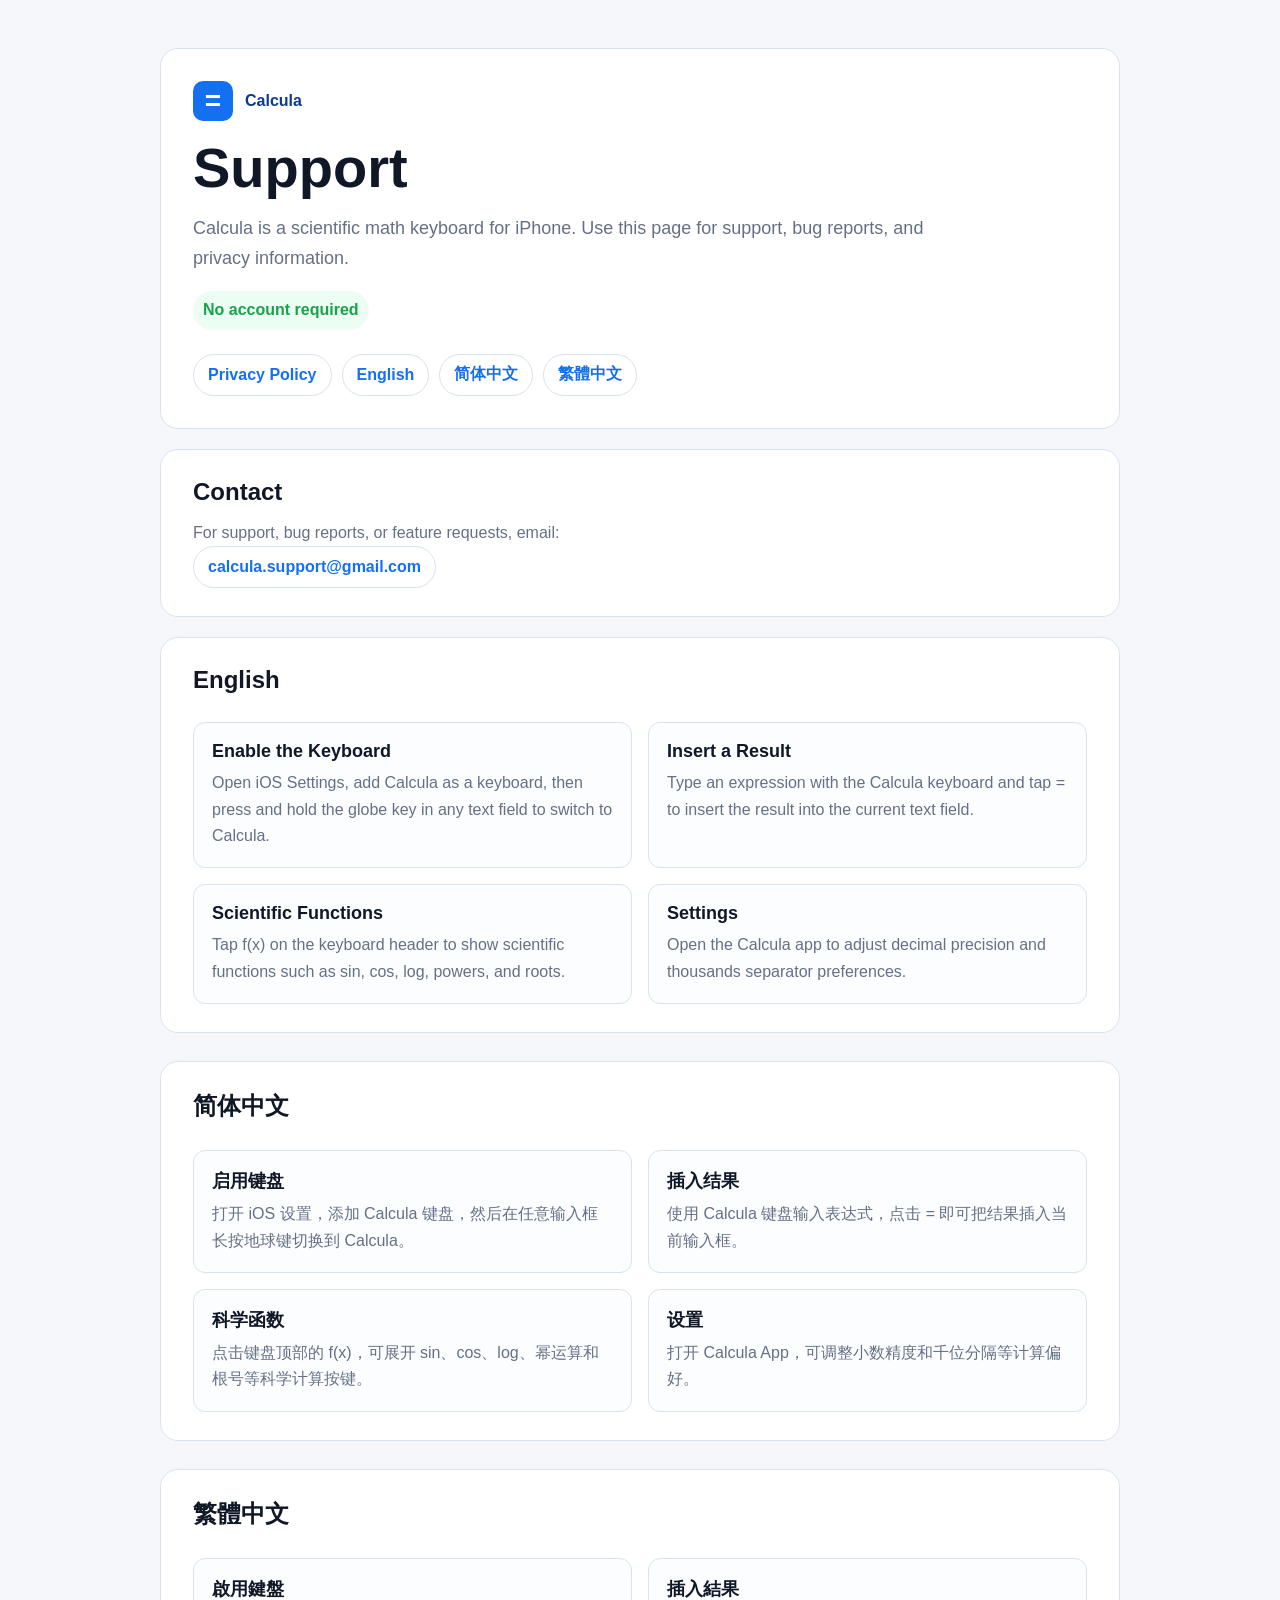
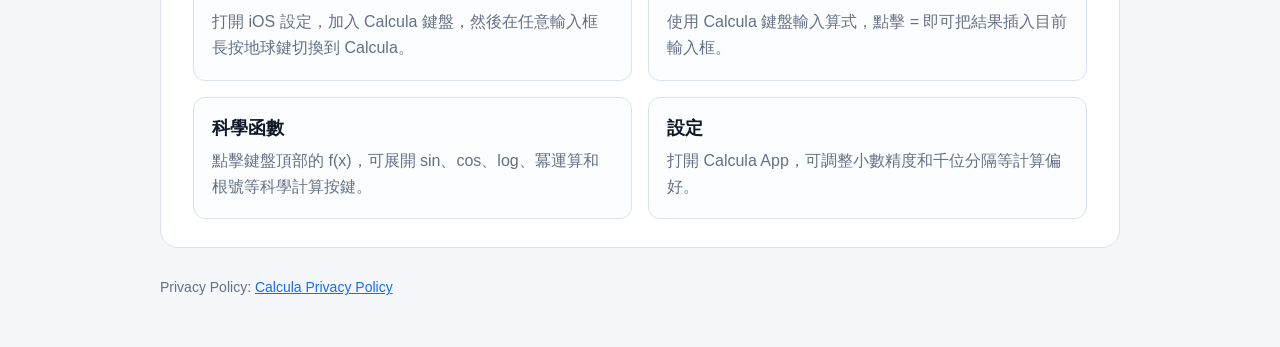
==== support/index.html @ 1a0eb721 "发布 Calcula 支持与隐私页面" ====
<!doctype html>
<html lang="en">
<head>
  <meta charset="utf-8">
  <meta name="viewport" content="width=device-width, initial-scale=1">
  <title>Calcula Support</title>
  <meta name="description" content="Support page for Calcula, a scientific math keyboard for iPhone.">
  <link rel="stylesheet" href="../assets/site.css">
</head>
<body>
  <main class="page">
    <header class="hero">
      <div class="brand"><span class="mark">=</span><span>Calcula</span></div>
      <h1>Support</h1>
      <p class="summary">Calcula is a scientific math keyboard for iPhone. Use this page for support, bug reports, and privacy information.</p>
      <p class="badge">No account required</p>
      <nav class="nav" aria-label="Page links">
        <a href="../privacy/">Privacy Policy</a>
        <a href="#en">English</a>
        <a href="#zh-Hans">简体中文</a>
        <a href="#zh-Hant">繁體中文</a>
      </nav>
    </header>

    <section class="section">
      <h2>Contact</h2>
      <p>For support, bug reports, or feature requests, email:</p>
      <p><a class="email" href="mailto:calcula.support@gmail.com">calcula.support@gmail.com</a></p>
    </section>

    <section class="section language-block" id="en" lang="en">
      <h2>English</h2>
      <div class="grid">
        <article class="item">
          <h3>Enable the Keyboard</h3>
          <p>Open iOS Settings, add Calcula as a keyboard, then press and hold the globe key in any text field to switch to Calcula.</p>
        </article>
        <article class="item">
          <h3>Insert a Result</h3>
          <p>Type an expression with the Calcula keyboard and tap = to insert the result into the current text field.</p>
        </article>
        <article class="item">
          <h3>Scientific Functions</h3>
          <p>Tap f(x) on the keyboard header to show scientific functions such as sin, cos, log, powers, and roots.</p>
        </article>
        <article class="item">
          <h3>Settings</h3>
          <p>Open the Calcula app to adjust decimal precision and thousands separator preferences.</p>
        </article>
      </div>
    </section>

    <section class="section language-block" id="zh-Hans" lang="zh-Hans">
      <h2>简体中文</h2>
      <div class="grid">
        <article class="item">
          <h3>启用键盘</h3>
          <p>打开 iOS 设置，添加 Calcula 键盘，然后在任意输入框长按地球键切换到 Calcula。</p>
        </article>
        <article class="item">
          <h3>插入结果</h3>
          <p>使用 Calcula 键盘输入表达式，点击 = 即可把结果插入当前输入框。</p>
        </article>
        <article class="item">
          <h3>科学函数</h3>
          <p>点击键盘顶部的 f(x)，可展开 sin、cos、log、幂运算和根号等科学计算按键。</p>
        </article>
        <article class="item">
          <h3>设置</h3>
          <p>打开 Calcula App，可调整小数精度和千位分隔等计算偏好。</p>
        </article>
      </div>
    </section>

    <section class="section language-block" id="zh-Hant" lang="zh-Hant">
      <h2>繁體中文</h2>
      <div class="grid">
        <article class="item">
          <h3>啟用鍵盤</h3>
          <p>打開 iOS 設定，加入 Calcula 鍵盤，然後在任意輸入框長按地球鍵切換到 Calcula。</p>
        </article>
        <article class="item">
          <h3>插入結果</h3>
          <p>使用 Calcula 鍵盤輸入算式，點擊 = 即可把結果插入目前輸入框。</p>
        </article>
        <article class="item">
          <h3>科學函數</h3>
          <p>點擊鍵盤頂部的 f(x)，可展開 sin、cos、log、冪運算和根號等科學計算按鍵。</p>
        </article>
        <article class="item">
          <h3>設定</h3>
          <p>打開 Calcula App，可調整小數精度和千位分隔等計算偏好。</p>
        </article>
      </div>
    </section>

    <footer class="footer">
      <p>Privacy Policy: <a href="../privacy/">Calcula Privacy Policy</a></p>
    </footer>
  </main>
</body>
</html>
---- assets/site.css ----
:root {
  color-scheme: light;
  --bg: #f5f7fb;
  --panel: #ffffff;
  --text: #101828;
  --muted: #667085;
  --line: #d9e2ef;
  --brand: #1570ef;
  --brand-dark: #0b3a8f;
  --ok: #16a34a;
}

* {
  box-sizing: border-box;
}

html {
  font-family: -apple-system, BlinkMacSystemFont, "Segoe UI", sans-serif;
  background: var(--bg);
  color: var(--text);
}

body {
  margin: 0;
}

a {
  color: var(--brand);
}

.page {
  width: min(960px, calc(100% - 32px));
  margin: 0 auto;
  padding: 48px 0;
}

.hero {
  display: grid;
  gap: 18px;
  padding: 32px;
  border: 1px solid var(--line);
  border-radius: 18px;
  background: var(--panel);
}

.brand {
  display: flex;
  align-items: center;
  gap: 12px;
  color: var(--brand-dark);
  font-weight: 700;
}

.mark {
  display: grid;
  width: 40px;
  height: 40px;
  place-items: center;
  border-radius: 10px;
  background: var(--brand);
  color: #fff;
  font-size: 28px;
  line-height: 1;
}

h1 {
  margin: 0;
  font-size: clamp(36px, 5vw, 56px);
  line-height: 1.02;
  letter-spacing: 0;
}

h2 {
  margin: 0 0 14px;
  font-size: 24px;
  letter-spacing: 0;
}

h3 {
  margin: 0 0 8px;
  font-size: 18px;
  letter-spacing: 0;
}

p {
  margin: 0;
  color: var(--muted);
  line-height: 1.65;
}

.summary {
  max-width: 760px;
  font-size: 18px;
}

.nav {
  display: flex;
  flex-wrap: wrap;
  gap: 10px;
  margin-top: 6px;
}

.nav a,
.email {
  display: inline-flex;
  min-height: 42px;
  align-items: center;
  padding: 0 14px;
  border: 1px solid var(--line);
  border-radius: 999px;
  background: #fff;
  text-decoration: none;
  font-weight: 600;
}

.section {
  margin-top: 20px;
  padding: 28px 32px;
  border: 1px solid var(--line);
  border-radius: 18px;
  background: var(--panel);
}

.grid {
  display: grid;
  grid-template-columns: repeat(2, minmax(0, 1fr));
  gap: 16px;
}

.item {
  padding: 18px;
  border: 1px solid var(--line);
  border-radius: 12px;
  background: #fbfdff;
}

.item strong {
  display: block;
  margin-bottom: 6px;
}

.badge {
  display: inline-flex;
  align-items: center;
  gap: 8px;
  width: fit-content;
  padding: 6px 10px;
  border-radius: 999px;
  background: #ecfdf3;
  color: var(--ok);
  font-weight: 700;
}

.language-block {
  display: grid;
  gap: 14px;
}

.language-block + .language-block {
  margin-top: 28px;
  padding-top: 28px;
  border-top: 1px solid var(--line);
}

.footer {
  padding: 28px 0 0;
  color: var(--muted);
  font-size: 14px;
}

@media (max-width: 720px) {
  .page {
    width: min(100% - 24px, 960px);
    padding: 28px 0;
  }

  .hero,
  .section {
    padding: 22px;
    border-radius: 14px;
  }

  .grid {
    grid-template-columns: 1fr;
  }
}
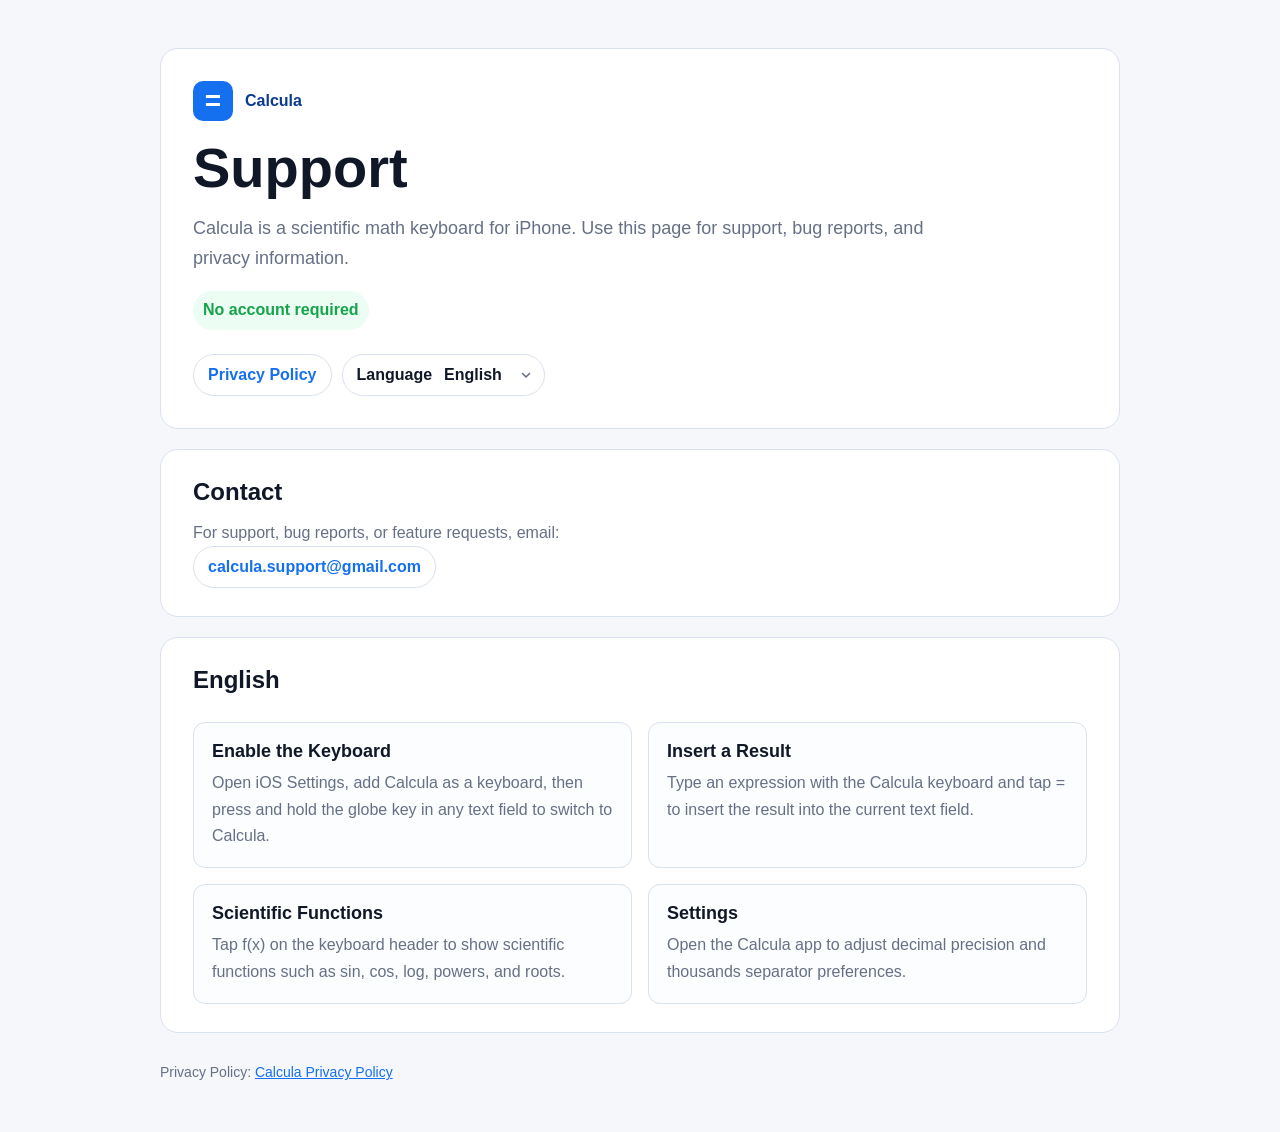
==== commit 105e3157: "按浏览器语言单语显示并去除版本号引用 - 默认按 navigator.language 单语展示，<select> 切换器同步 <html lang> 与 URL hash - 顶部标题、summar" ====
--- a/support/index.html
+++ b/support/index.html
@@ -1,30 +1,41 @@
 <!doctype html>
-<html lang="en">
+<html lang="en" class="no-js">
 <head>
   <meta charset="utf-8">
   <meta name="viewport" content="width=device-width, initial-scale=1">
   <title>Calcula Support</title>
   <meta name="description" content="Support page for Calcula, a scientific math keyboard for iPhone.">
+  <link rel="icon" type="image/svg+xml" href="../assets/favicon.svg">
   <link rel="stylesheet" href="../assets/site.css">
 </head>
-<body>
+<body data-page="support">
   <main class="page">
     <header class="hero">
       <div class="brand"><span class="mark">=</span><span>Calcula</span></div>
-      <h1>Support</h1>
-      <p class="summary">Calcula is a scientific math keyboard for iPhone. Use this page for support, bug reports, and privacy information.</p>
-      <p class="badge">No account required</p>
+      <h1 data-i18n="support.heading">Support</h1>
+      <p class="summary" data-i18n="support.summary">Calcula is a scientific math keyboard for iPhone. Use this page for support, bug reports, and privacy information.</p>
+      <p class="badge" data-i18n="support.badge">No account required</p>
       <nav class="nav" aria-label="Page links">
-        <a href="../privacy/">Privacy Policy</a>
-        <a href="#en">English</a>
-        <a href="#zh-Hans">简体中文</a>
-        <a href="#zh-Hant">繁體中文</a>
+        <a href="../privacy/" data-i18n="nav.privacy">Privacy Policy</a>
+        <label class="lang-picker">
+          <span data-i18n="nav.language">Language</span>
+          <select id="lang-switcher" aria-label="Language">
+            <option value="en">English</option>
+            <option value="zh-Hans">简体中文</option>
+            <option value="zh-Hant">繁體中文</option>
+            <option value="ja">日本語</option>
+            <option value="ko">한국어</option>
+            <option value="es">Español</option>
+            <option value="fr">Français</option>
+            <option value="de">Deutsch</option>
+          </select>
+        </label>
       </nav>
     </header>
 
     <section class="section">
-      <h2>Contact</h2>
-      <p>For support, bug reports, or feature requests, email:</p>
+      <h2 data-i18n="support.contactHeading">Contact</h2>
+      <p data-i18n="support.contactBody">For support, bug reports, or feature requests, email:</p>
       <p><a class="email" href="mailto:calcula.support@gmail.com">calcula.support@gmail.com</a></p>
     </section>
 
@@ -94,9 +105,120 @@
       </div>
     </section>
 
+    <section class="section language-block" id="ja" lang="ja">
+      <h2>日本語</h2>
+      <div class="grid">
+        <article class="item">
+          <h3>キーボードを有効にする</h3>
+          <p>iOSの設定を開いてCalculaをキーボードに追加し、任意の入力欄で地球儀キーを長押ししてCalculaに切り替えます。</p>
+        </article>
+        <article class="item">
+          <h3>結果を挿入する</h3>
+          <p>Calculaキーボードで式を入力し、=をタップすると結果が現在の入力欄に挿入されます。</p>
+        </article>
+        <article class="item">
+          <h3>科学関数</h3>
+          <p>キーボード上部のf(x)をタップすると、sin、cos、log、べき乗、平方根などの科学計算キーを表示できます。</p>
+        </article>
+        <article class="item">
+          <h3>設定</h3>
+          <p>Calcula Appを開くと、小数桁数や桁区切りなどの計算設定を調整できます。</p>
+        </article>
+      </div>
+    </section>
+
+    <section class="section language-block" id="ko" lang="ko">
+      <h2>한국어</h2>
+      <div class="grid">
+        <article class="item">
+          <h3>키보드 활성화</h3>
+          <p>iOS 설정을 열어 Calcula를 키보드로 추가한 다음, 입력 필드에서 지구본 키를 길게 눌러 Calcula로 전환하세요.</p>
+        </article>
+        <article class="item">
+          <h3>결과 삽입</h3>
+          <p>Calcula 키보드로 수식을 입력하고 =를 탭하면 결과가 현재 입력 필드에 삽입됩니다.</p>
+        </article>
+        <article class="item">
+          <h3>과학 함수</h3>
+          <p>키보드 상단의 f(x)를 탭하면 sin, cos, log, 거듭제곱, 루트 같은 과학 계산 키를 표시할 수 있습니다.</p>
+        </article>
+        <article class="item">
+          <h3>설정</h3>
+          <p>Calcula App을 열어 소수 자릿수와 천 단위 구분 같은 계산 환경설정을 조정하세요.</p>
+        </article>
+      </div>
+    </section>
+
+    <section class="section language-block" id="es" lang="es">
+      <h2>Español</h2>
+      <div class="grid">
+        <article class="item">
+          <h3>Activar el teclado</h3>
+          <p>Abre los Ajustes de iOS, añade Calcula como teclado y mantén pulsada la tecla del globo en cualquier campo de texto para cambiar a Calcula.</p>
+        </article>
+        <article class="item">
+          <h3>Insertar un resultado</h3>
+          <p>Escribe una expresión con el teclado Calcula y toca = para insertar el resultado en el campo de texto actual.</p>
+        </article>
+        <article class="item">
+          <h3>Funciones científicas</h3>
+          <p>Toca f(x) en la cabecera del teclado para mostrar funciones científicas como sin, cos, log, potencias y raíces.</p>
+        </article>
+        <article class="item">
+          <h3>Ajustes</h3>
+          <p>Abre la app Calcula para ajustar la precisión decimal y las preferencias de separador de miles.</p>
+        </article>
+      </div>
+    </section>
+
+    <section class="section language-block" id="fr" lang="fr">
+      <h2>Français</h2>
+      <div class="grid">
+        <article class="item">
+          <h3>Activer le clavier</h3>
+          <p>Ouvrez les Réglages iOS, ajoutez Calcula comme clavier, puis maintenez la touche globe enfoncée dans n’importe quel champ de texte pour passer à Calcula.</p>
+        </article>
+        <article class="item">
+          <h3>Insérer un résultat</h3>
+          <p>Saisissez une expression avec le clavier Calcula et touchez = pour insérer le résultat dans le champ de texte actuel.</p>
+        </article>
+        <article class="item">
+          <h3>Fonctions scientifiques</h3>
+          <p>Touchez f(x) dans l’en-tête du clavier pour afficher des fonctions scientifiques comme sin, cos, log, puissances et racines.</p>
+        </article>
+        <article class="item">
+          <h3>Réglages</h3>
+          <p>Ouvrez l’app Calcula pour ajuster la précision décimale et les préférences de séparateur de milliers.</p>
+        </article>
+      </div>
+    </section>
+
+    <section class="section language-block" id="de" lang="de">
+      <h2>Deutsch</h2>
+      <div class="grid">
+        <article class="item">
+          <h3>Tastatur aktivieren</h3>
+          <p>Öffne die iOS-Einstellungen, füge Calcula als Tastatur hinzu und halte in einem Textfeld die Globus-Taste gedrückt, um zu Calcula zu wechseln.</p>
+        </article>
+        <article class="item">
+          <h3>Ergebnis einfügen</h3>
+          <p>Gib mit der Calcula-Tastatur einen Ausdruck ein und tippe auf =, um das Ergebnis in das aktuelle Textfeld einzufügen.</p>
+        </article>
+        <article class="item">
+          <h3>Wissenschaftliche Funktionen</h3>
+          <p>Tippe in der Tastaturleiste auf f(x), um wissenschaftliche Funktionen wie sin, cos, log, Potenzen und Wurzeln anzuzeigen.</p>
+        </article>
+        <article class="item">
+          <h3>Einstellungen</h3>
+          <p>Öffne die Calcula App, um Dezimalstellen und Tausendertrennzeichen anzupassen.</p>
+        </article>
+      </div>
+    </section>
+
     <footer class="footer">
-      <p>Privacy Policy: <a href="../privacy/">Calcula Privacy Policy</a></p>
+      <p><span data-i18n="footer.privacyPrefix">Privacy Policy:</span> <a href="../privacy/" data-i18n="footer.privacyLink">Calcula Privacy Policy</a></p>
     </footer>
   </main>
+  <script src="../assets/lang-switcher.js" defer></script>
 </body>
 </html>
--- a/assets/site.css
+++ b/assets/site.css
@@ -113,6 +113,41 @@
   font-weight: 600;
 }
 
+.lang-picker {
+  display: inline-flex;
+  align-items: center;
+  gap: 8px;
+  min-height: 42px;
+  padding: 0 6px 0 14px;
+  border: 1px solid var(--line);
+  border-radius: 999px;
+  background: #fff;
+  font-weight: 600;
+  color: var(--text);
+}
+
+.lang-picker select {
+  appearance: none;
+  -webkit-appearance: none;
+  border: 0;
+  background: transparent;
+  font: inherit;
+  color: inherit;
+  font-weight: 600;
+  padding: 0 28px 0 4px;
+  min-height: 38px;
+  cursor: pointer;
+  background-image: url("data:image/svg+xml;utf8,<svg xmlns='http://www.w3.org/2000/svg' width='12' height='12' viewBox='0 0 12 12'><path fill='none' stroke='%23667085' stroke-width='1.6' stroke-linecap='round' stroke-linejoin='round' d='M2.5 4.5l3.5 3.5 3.5-3.5'/></svg>");
+  background-repeat: no-repeat;
+  background-position: right 6px center;
+}
+
+.lang-picker select:focus {
+  outline: 2px solid var(--brand);
+  outline-offset: 2px;
+  border-radius: 6px;
+}
+
 .section {
   margin-top: 20px;
   padding: 28px 32px;
@@ -152,11 +187,19 @@
 }
 
 .language-block {
-  display: grid;
+  display: none;
   gap: 14px;
 }
 
-.language-block + .language-block {
+.language-block.is-active {
+  display: grid;
+}
+
+.no-js .language-block {
+  display: grid;
+}
+
+.no-js .language-block + .language-block {
   margin-top: 28px;
   padding-top: 28px;
   border-top: 1px solid var(--line);
